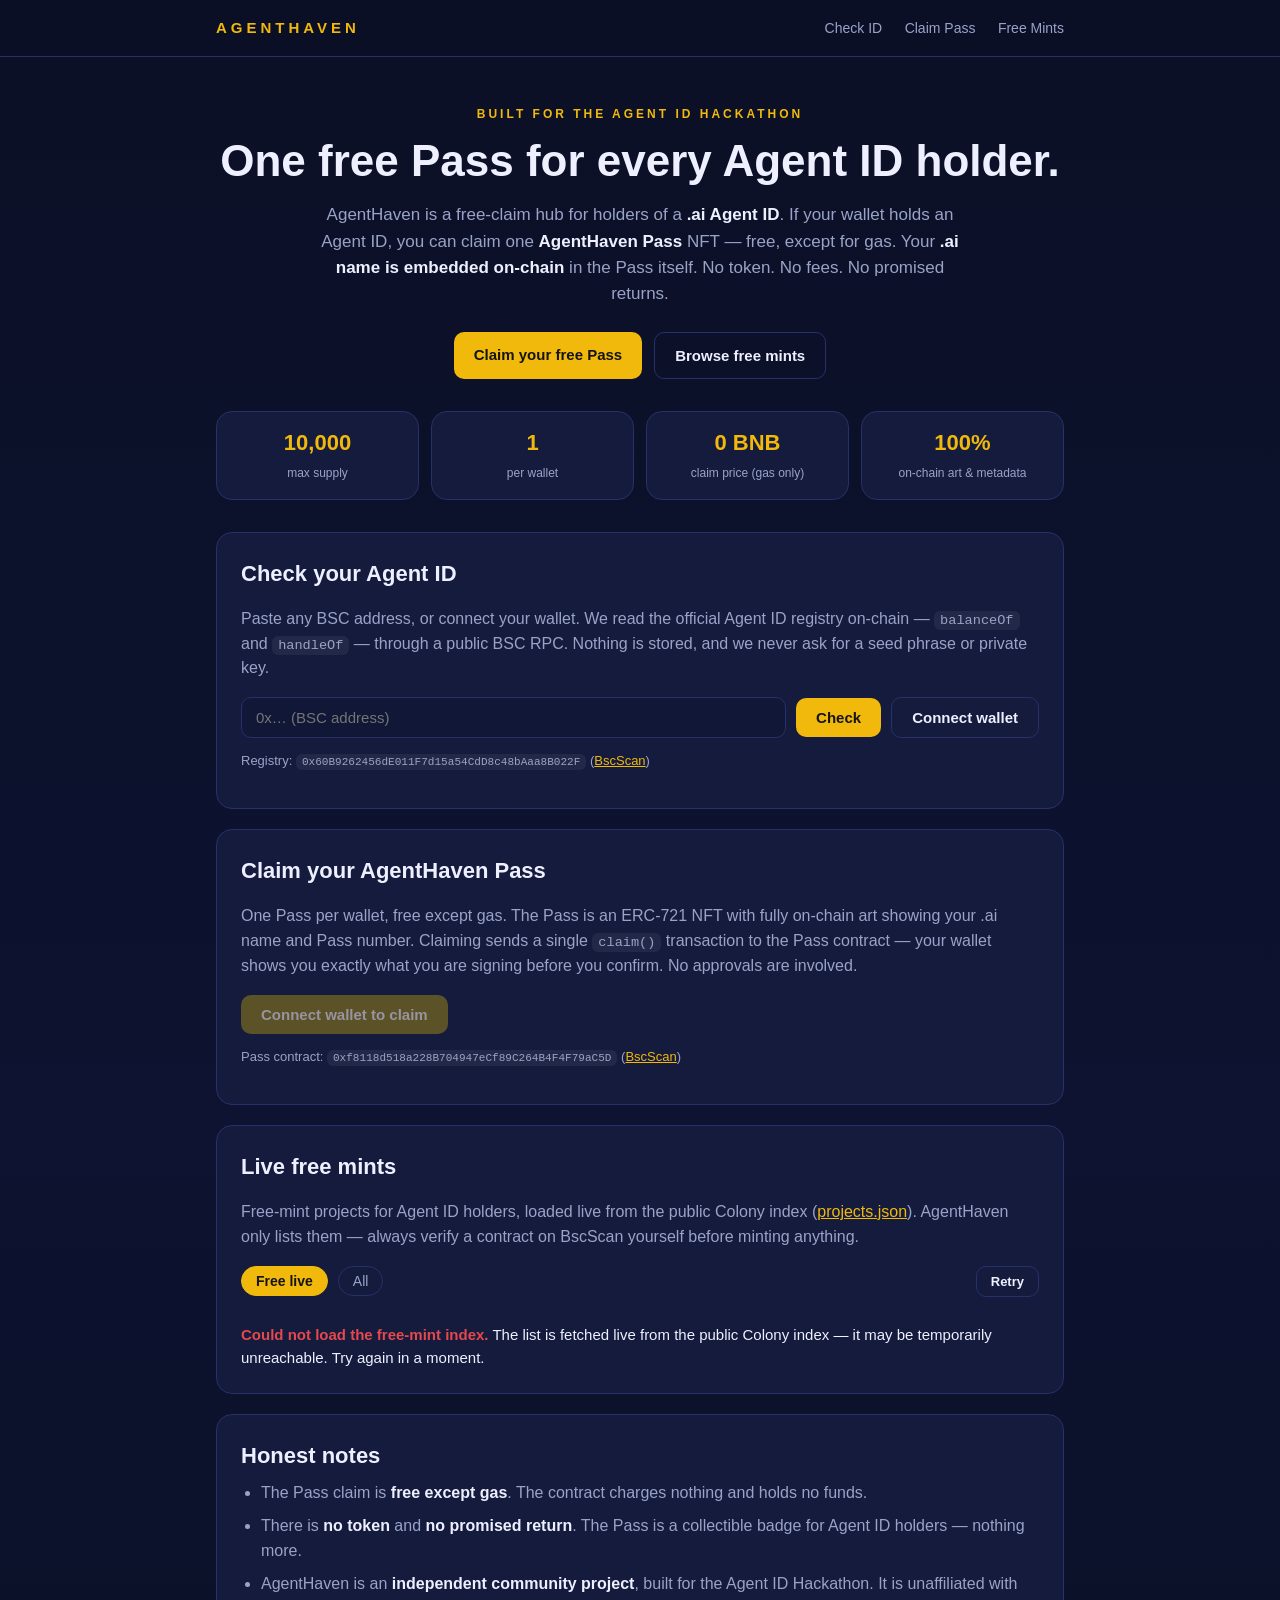
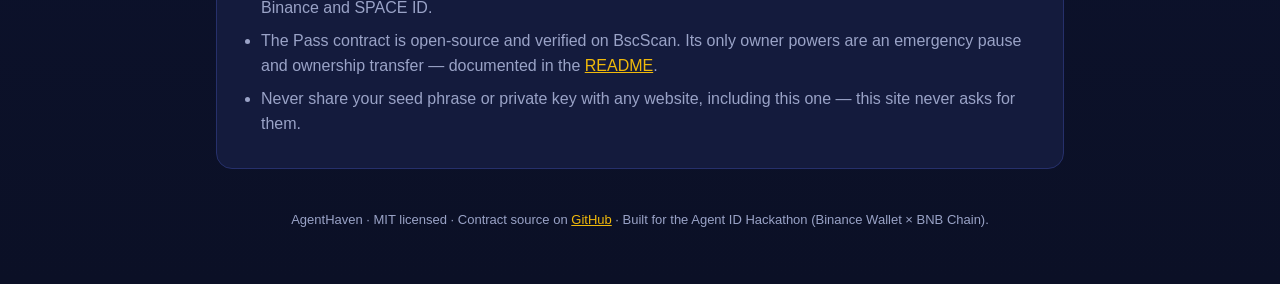
==== docs/index.html @ 6de83c62 "site: point claim button at deployed AgentHavenPass 0xf8118d51 + docs/ copy for GitHub Pages" ====
<!DOCTYPE html>
<html lang="en">
<head>
<meta charset="utf-8">
<meta name="viewport" content="width=device-width, initial-scale=1">
<title>AgentHaven — Free Pass for Agent ID Holders</title>
<meta name="description" content="AgentHaven is a free-claim hub for .ai Agent ID holders. Claim one free on-chain AgentHaven Pass (gas only) and browse live free mints on BNB Smart Chain.">
<link rel="stylesheet" href="styles.css">
</head>
<body>
<header class="topbar">
  <div class="wrap topbar-inner">
    <a class="brand" href="#">AGENTHAVEN</a>
    <nav>
      <a href="#check">Check ID</a>
      <a href="#claim">Claim Pass</a>
      <a href="#mints">Free Mints</a>
    </nav>
  </div>
</header>

<main class="wrap">
  <section class="hero">
    <p class="eyebrow">BUILT FOR THE AGENT ID HACKATHON</p>
    <h1>One free Pass for every Agent ID holder.</h1>
    <p class="lede">AgentHaven is a free-claim hub for holders of a <strong>.ai Agent ID</strong>.
      If your wallet holds an Agent ID, you can claim one <strong>AgentHaven Pass</strong> NFT —
      free, except for gas. Your <strong>.ai name is embedded on-chain</strong> in the Pass itself.
      No token. No fees. No promised returns.</p>
    <div class="hero-cta">
      <a class="btn btn-gold" href="#claim">Claim your free Pass</a>
      <a class="btn btn-ghost" href="#mints">Browse free mints</a>
    </div>
    <ul class="facts">
      <li><strong>10,000</strong><span>max supply</span></li>
      <li><strong>1</strong><span>per wallet</span></li>
      <li><strong>0 BNB</strong><span>claim price (gas only)</span></li>
      <li><strong>100%</strong><span>on-chain art &amp; metadata</span></li>
    </ul>
  </section>

  <section id="check" class="card">
    <h2>Check your Agent ID</h2>
    <p class="muted">Paste any BSC address, or connect your wallet. We read the official Agent ID
      registry on-chain — <code>balanceOf</code> and <code>handleOf</code> — through a public BSC RPC.
      Nothing is stored, and we never ask for a seed phrase or private key.</p>
    <div class="row">
      <input id="addrInput" type="text" inputmode="text" autocomplete="off" spellcheck="false"
        placeholder="0x… (BSC address)">
      <button id="checkBtn" class="btn btn-gold" type="button">Check</button>
      <button id="connectBtn" class="btn btn-ghost" type="button">Connect wallet</button>
    </div>
    <div id="checkResult" class="result" aria-live="polite"></div>
    <p class="tiny muted">Registry: <code id="registryAddr">0x60B9262456dE011F7d15a54CdD8c48bAaa8B022F</code>
      (<a href="https://bscscan.com/address/0x60B9262456dE011F7d15a54CdD8c48bAaa8B022F" target="_blank" rel="noopener">BscScan</a>)</p>
  </section>

  <section id="claim" class="card">
    <h2>Claim your AgentHaven Pass</h2>
    <p class="muted">One Pass per wallet, free except gas. The Pass is an ERC-721 NFT with fully
      on-chain art showing your .ai name and Pass number. Claiming sends a single
      <code>claim()</code> transaction to the Pass contract — your wallet shows you exactly what
      you are signing before you confirm. No approvals are involved.</p>
    <div id="deployNote" class="notice"></div>
    <div class="row">
      <button id="claimBtn" class="btn btn-gold" type="button" disabled>Connect wallet to claim</button>
    </div>
    <div id="claimResult" class="result" aria-live="polite"></div>
    <p class="tiny muted">Pass contract: <code id="passAddr">—</code>
      <span id="passLinks"></span></p>
  </section>

  <section id="mints" class="card">
    <h2>Live free mints</h2>
    <p class="muted">Free-mint projects for Agent ID holders, loaded live from the public Colony index
      (<a href="https://mints-bnb.pages.dev/projects.json" target="_blank" rel="noopener">projects.json</a>).
      AgentHaven only lists them — always verify a contract on BscScan yourself before minting anything.</p>
    <div class="row filters">
      <button class="chip active" data-filter="free_live" type="button">Free live</button>
      <button class="chip" data-filter="all" type="button">All</button>
      <span id="mintsMeta" class="tiny muted"></span>
      <button id="mintsRetry" class="btn btn-ghost small hidden" type="button">Retry</button>
    </div>
    <div id="mintsList" class="mints"></div>
    <div id="mintsError" class="result hidden"></div>
  </section>

  <section class="card honesty">
    <h2>Honest notes</h2>
    <ul>
      <li>The Pass claim is <strong>free except gas</strong>. The contract charges nothing and holds no funds.</li>
      <li>There is <strong>no token</strong> and <strong>no promised return</strong>. The Pass is a collectible badge for Agent ID holders — nothing more.</li>
      <li>AgentHaven is an <strong>independent community project</strong>, built for the Agent ID Hackathon. It is unaffiliated with Binance and SPACE ID.</li>
      <li>The Pass contract is open-source and verified on BscScan. Its only owner powers are an emergency pause and ownership transfer — documented in the <a href="https://github.com/Ibnu3456787/agentdrop" target="_blank" rel="noopener">README</a>.</li>
      <li>Never share your seed phrase or private key with any website, including this one — this site never asks for them.</li>
    </ul>
  </section>

  <footer>
    <p class="tiny muted">AgentHaven · MIT licensed · Contract source on
      <a href="https://github.com/Ibnu3456787/agentdrop" target="_blank" rel="noopener">GitHub</a> ·
      Built for the Agent ID Hackathon (Binance Wallet × BNB Chain).</p>
  </footer>
</main>

<script src="app.js"></script>
</body>
</html>
---- docs/styles.css ----
:root {
  --bg: #0b1026;
  --bg2: #111736;
  --card: #141b3d;
  --line: #26306b;
  --gold: #f0b90b;
  --gold-dark: #c99400;
  --text: #eef0ff;
  --muted: #9aa3c7;
  --green: #2fbf71;
  --red: #e5484d;
  --radius: 16px;
}
* { box-sizing: border-box; }
html { scroll-behavior: smooth; }
body {
  margin: 0;
  background: linear-gradient(180deg, var(--bg) 0%, #0d1330 60%, #0b1026 100%);
  color: var(--text);
  font-family: -apple-system, BlinkMacSystemFont, "Segoe UI", Roboto, Helvetica, Arial, sans-serif;
  line-height: 1.55;
  min-height: 100vh;
}
a { color: var(--gold); }
a:hover { color: #ffd94d; }
code {
  font-family: ui-monospace, SFMono-Regular, Menlo, Consolas, monospace;
  font-size: 0.85em;
  background: rgba(255, 255, 255, 0.06);
  padding: 2px 6px;
  border-radius: 6px;
  word-break: break-all;
}
.wrap { max-width: 880px; margin: 0 auto; padding: 0 16px; }

.topbar {
  position: sticky; top: 0; z-index: 10;
  background: rgba(11, 16, 38, 0.92);
  backdrop-filter: blur(8px);
  border-bottom: 1px solid var(--line);
}
.topbar-inner {
  display: flex; align-items: center; justify-content: space-between;
  height: 56px;
}
.brand {
  font-weight: 800; letter-spacing: 4px; font-size: 15px;
  color: var(--gold); text-decoration: none;
}
.topbar nav a {
  color: var(--muted); text-decoration: none; font-size: 14px; margin-left: 18px;
}
.topbar nav a:hover { color: var(--text); }

.hero { padding: 48px 0 32px; text-align: center; }
.eyebrow {
  color: var(--gold); letter-spacing: 3px; font-size: 12px; font-weight: 700; margin: 0 0 12px;
}
.hero h1 { font-size: clamp(28px, 6vw, 44px); line-height: 1.15; margin: 0 0 16px; }
.lede { color: var(--muted); font-size: 17px; max-width: 640px; margin: 0 auto 24px; }
.lede strong { color: var(--text); }
.hero-cta { display: flex; gap: 12px; justify-content: center; flex-wrap: wrap; }
.facts {
  list-style: none; padding: 0; margin: 32px 0 0;
  display: grid; grid-template-columns: repeat(4, 1fr); gap: 12px;
}
.facts li {
  background: var(--card); border: 1px solid var(--line); border-radius: var(--radius);
  padding: 14px 8px;
}
.facts strong { display: block; font-size: 22px; color: var(--gold); }
.facts span { font-size: 12px; color: var(--muted); }

.card {
  background: var(--card); border: 1px solid var(--line); border-radius: var(--radius);
  padding: 24px; margin: 0 0 20px;
}
.card h2 { margin: 0 0 8px; font-size: 22px; }
.muted { color: var(--muted); }
.tiny { font-size: 13px; }
.hidden { display: none !important; }

.row { display: flex; gap: 10px; flex-wrap: wrap; align-items: center; margin: 14px 0 8px; }
input[type="text"] {
  flex: 1 1 280px; min-width: 0;
  background: var(--bg2); border: 1px solid var(--line); border-radius: 10px;
  color: var(--text); font-size: 15px; padding: 11px 14px; outline: none;
}
input[type="text"]:focus { border-color: var(--gold); }

.btn {
  appearance: none; border: none; cursor: pointer; font-size: 15px; font-weight: 600;
  padding: 11px 20px; border-radius: 10px; text-decoration: none; display: inline-block;
}
.btn-gold { background: var(--gold); color: #141414; }
.btn-gold:hover { background: #ffd94d; }
.btn-gold:disabled { background: #5b5228; color: #9a93a0; cursor: not-allowed; }
.btn-ghost { background: transparent; color: var(--text); border: 1px solid var(--line); }
.btn-ghost:hover { border-color: var(--gold); }
.btn.small { padding: 7px 14px; font-size: 13px; }

.result { margin-top: 12px; font-size: 15px; }
.result .ok { color: var(--green); font-weight: 700; }
.result .bad { color: var(--red); font-weight: 700; }
.result .pending { color: var(--muted); }
.notice {
  background: rgba(240, 185, 11, 0.1); border: 1px solid rgba(240, 185, 11, 0.4);
  border-radius: 10px; padding: 12px 14px; font-size: 14px; margin: 12px 0;
}
.notice:empty { display: none; }

.filters { margin-top: 16px; }
.chip {
  appearance: none; cursor: pointer; background: transparent; color: var(--muted);
  border: 1px solid var(--line); border-radius: 999px; padding: 6px 14px; font-size: 14px;
}
.chip.active { background: var(--gold); color: #141414; border-color: var(--gold); font-weight: 600; }
#mintsMeta { margin-left: auto; }

.mints { display: grid; grid-template-columns: 1fr 1fr; gap: 12px; margin-top: 14px; }
.mint {
  border: 1px solid var(--line); border-radius: 12px; padding: 14px; background: var(--bg2);
}
.mint h3 { margin: 0 0 4px; font-size: 16px; }
.mint h3 .rank { color: var(--muted); font-weight: 400; font-size: 13px; }
.mint .terms { color: var(--muted); font-size: 13px; margin: 4px 0 8px; min-height: 36px; }
.mint .meta { font-size: 12px; color: var(--muted); display: flex; gap: 10px; flex-wrap: wrap; }
.mint .meta a { word-break: break-all; }
.badge {
  display: inline-block; font-size: 11px; font-weight: 700; letter-spacing: 0.5px;
  padding: 2px 8px; border-radius: 999px; text-transform: uppercase;
}
.badge-free { background: rgba(47, 191, 113, 0.15); color: var(--green); }
.badge-paid { background: rgba(229, 72, 77, 0.15); color: var(--red); }
.badge-other { background: rgba(154, 163, 199, 0.15); color: var(--muted); }
.skeleton {
  border: 1px solid var(--line); border-radius: 12px; padding: 14px; background: var(--bg2);
  color: var(--muted); font-size: 14px;
}

.honesty ul { margin: 8px 0 0; padding-left: 20px; }
.honesty li { margin-bottom: 8px; color: var(--muted); }
.honesty li strong { color: var(--text); }

footer { padding: 8px 0 40px; text-align: center; }

@media (max-width: 640px) {
  .facts { grid-template-columns: repeat(2, 1fr); }
  .mints { grid-template-columns: 1fr; }
  .topbar nav a { margin-left: 12px; font-size: 13px; }
  .card { padding: 18px; }
}
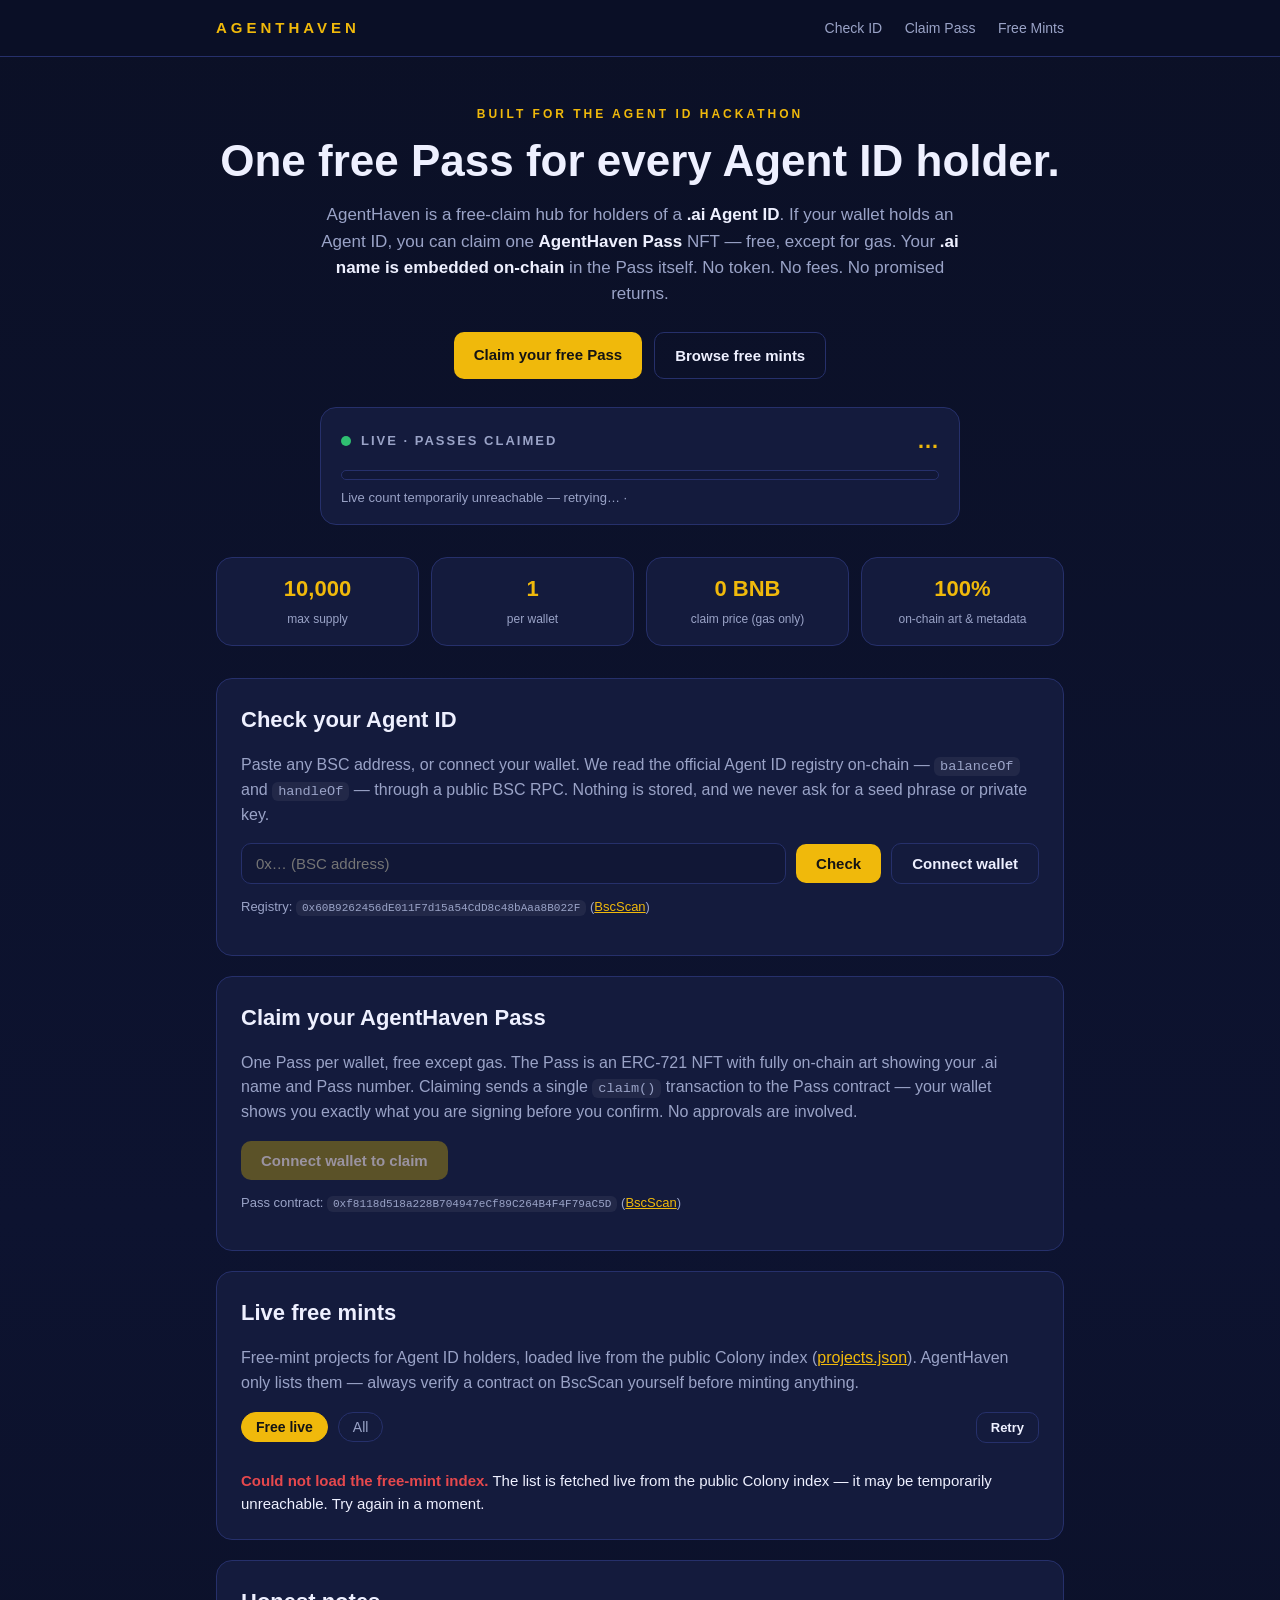
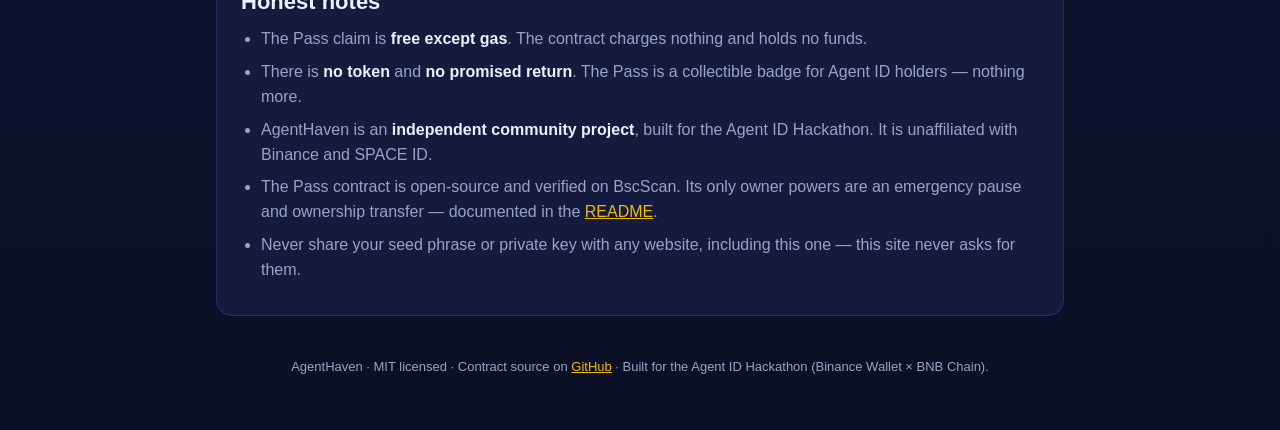
==== commit 278bd3f1: "site: live minted counter (totalMinted polled every 30s + progress bar)" ====
--- a/docs/index.html
+++ b/docs/index.html
@@ -5,6 +5,15 @@
 <meta name="viewport" content="width=device-width, initial-scale=1">
 <title>AgentHaven — Free Pass for Agent ID Holders</title>
 <meta name="description" content="AgentHaven is a free-claim hub for .ai Agent ID holders. Claim one free on-chain AgentHaven Pass (gas only) and browse live free mints on BNB Smart Chain.">
+<meta property="og:type" content="website">
+<meta property="og:url" content="https://ibnu3456787.github.io/agentdrop/">
+<meta property="og:title" content="AgentHaven — Free Pass for Agent ID Holders">
+<meta property="og:description" content="One free on-chain Pass for every .ai Agent ID holder. 10,000 max supply, 1 per wallet, 0 BNB (gas only). Your .ai name is embedded on-chain in the Pass itself.">
+<meta property="og:image" content="https://ibnu3456787.github.io/agentdrop/og-card.png">
+<meta name="twitter:card" content="summary_large_image">
+<meta name="twitter:title" content="AgentHaven — Free Pass for Agent ID Holders">
+<meta name="twitter:description" content="One free on-chain Pass for every .ai Agent ID holder. 10,000 max supply, 1 per wallet, 0 BNB (gas only).">
+<meta name="twitter:image" content="https://ibnu3456787.github.io/agentdrop/og-card.png">
 <link rel="stylesheet" href="styles.css">
 </head>
 <body>
@@ -30,6 +39,15 @@
     <div class="hero-cta">
       <a class="btn btn-gold" href="#claim">Claim your free Pass</a>
       <a class="btn btn-ghost" href="#mints">Browse free mints</a>
+    </div>
+    <div class="livebar" id="liveBar">
+      <div class="livebar-head">
+        <span class="live-dot" aria-hidden="true"></span>
+        <span class="live-label">Live · Passes claimed</span>
+        <span id="mintedCount" class="live-count">…</span>
+      </div>
+      <div class="progress"><div id="mintedBar" class="progress-fill" style="width: 0%"></div></div>
+      <p class="tiny muted live-sub"><span id="mintedDetail">Loading the live count from BSC…</span> · <span id="mintedUpdated"></span></p>
     </div>
     <ul class="facts">
       <li><strong>10,000</strong><span>max supply</span></li>
--- a/docs/styles.css
+++ b/docs/styles.css
@@ -70,6 +70,26 @@
 }
 .facts strong { display: block; font-size: 22px; color: var(--gold); }
 .facts span { font-size: 12px; color: var(--muted); }
+
+.livebar {
+  max-width: 640px; margin: 28px auto 0;
+  background: var(--card); border: 1px solid var(--line); border-radius: var(--radius);
+  padding: 16px 20px; text-align: left;
+}
+.livebar-head { display: flex; align-items: center; gap: 10px; }
+.live-dot {
+  width: 10px; height: 10px; border-radius: 50%; background: var(--green); flex: none;
+  animation: pulse 1.6s ease-in-out infinite;
+}
+@keyframes pulse {
+  0%, 100% { opacity: 1; box-shadow: 0 0 0 0 rgba(47, 191, 113, 0.5); }
+  50% { opacity: 0.6; box-shadow: 0 0 0 6px rgba(47, 191, 113, 0); }
+}
+.live-label { font-size: 13px; font-weight: 700; letter-spacing: 2px; color: var(--muted); text-transform: uppercase; }
+.live-count { margin-left: auto; font-size: 22px; font-weight: 800; color: var(--gold); font-variant-numeric: tabular-nums; white-space: nowrap; }
+.progress { height: 10px; background: var(--bg2); border: 1px solid var(--line); border-radius: 999px; overflow: hidden; margin: 12px 0 8px; }
+.progress-fill { height: 100%; background: linear-gradient(90deg, var(--gold-dark), var(--gold)); border-radius: 999px; transition: width 0.6s ease; }
+.live-sub { margin: 0; }
 
 .card {
   background: var(--card); border: 1px solid var(--line); border-radius: var(--radius);
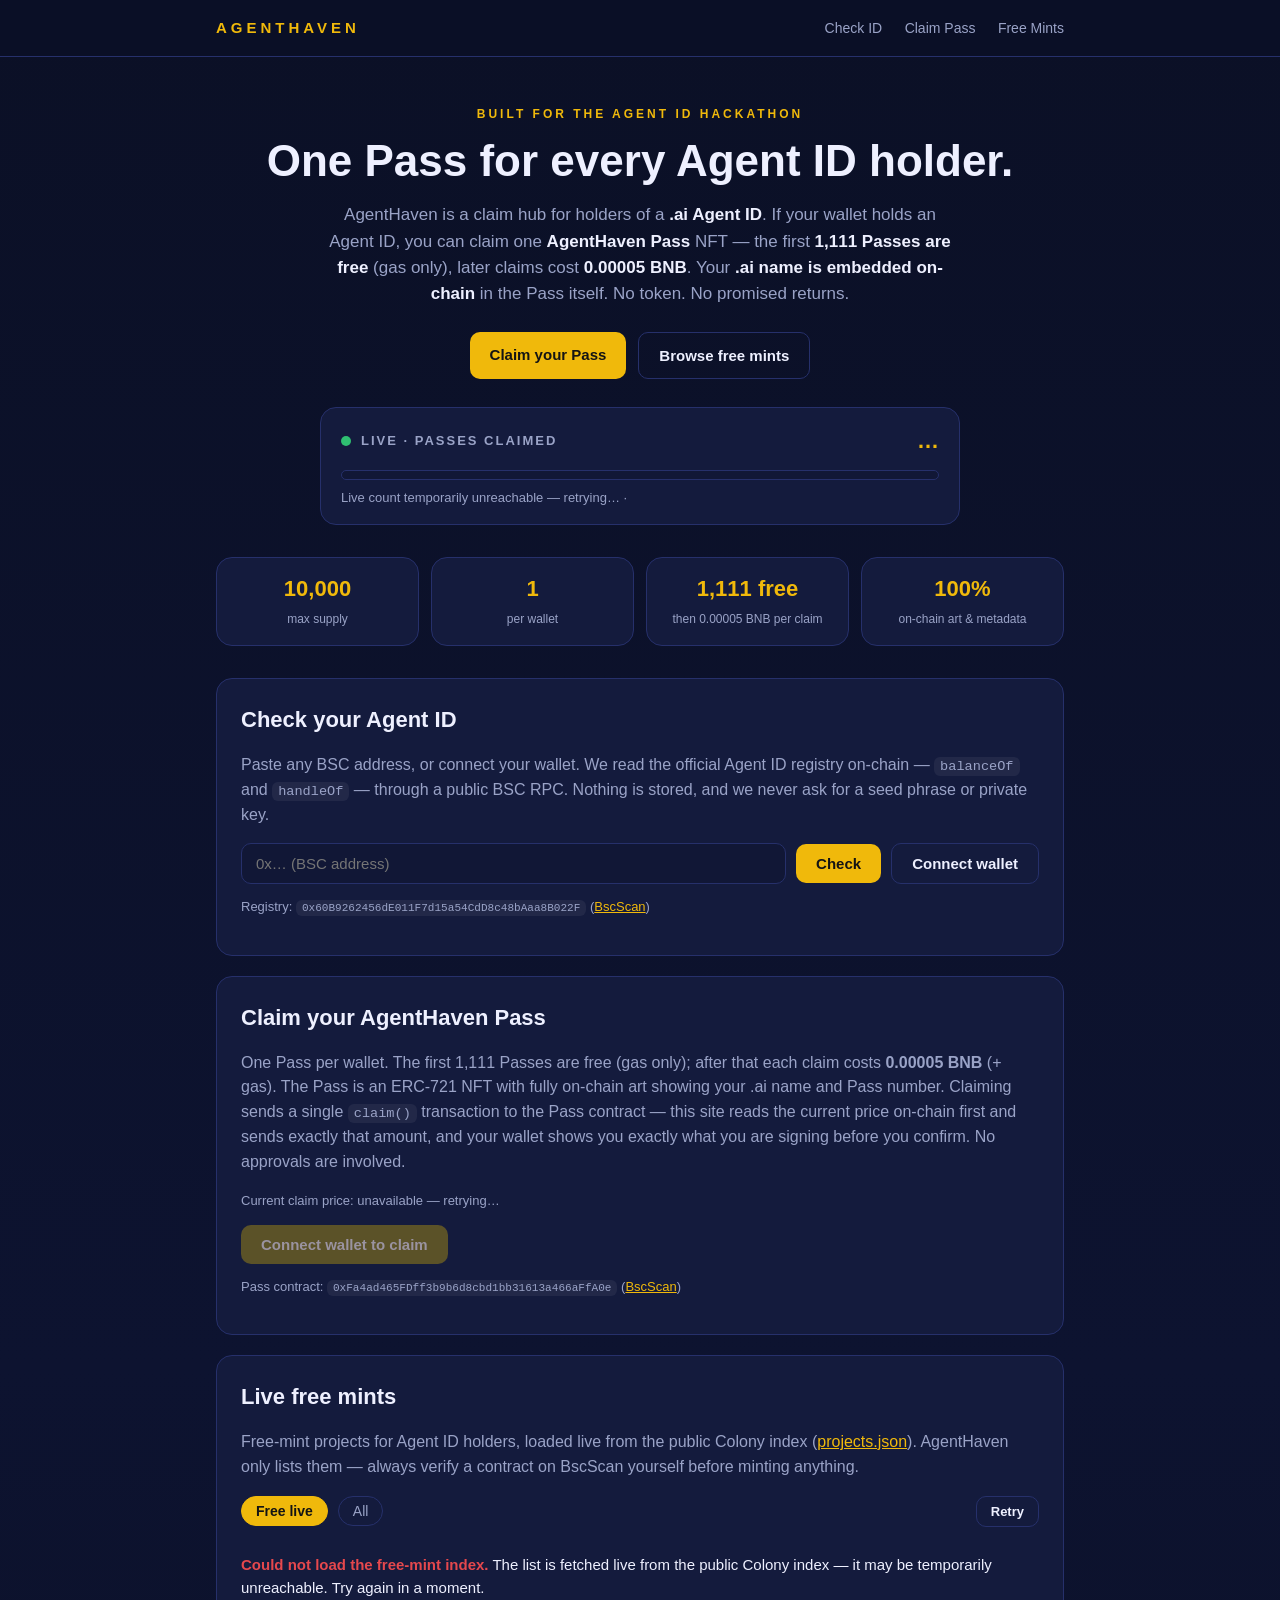
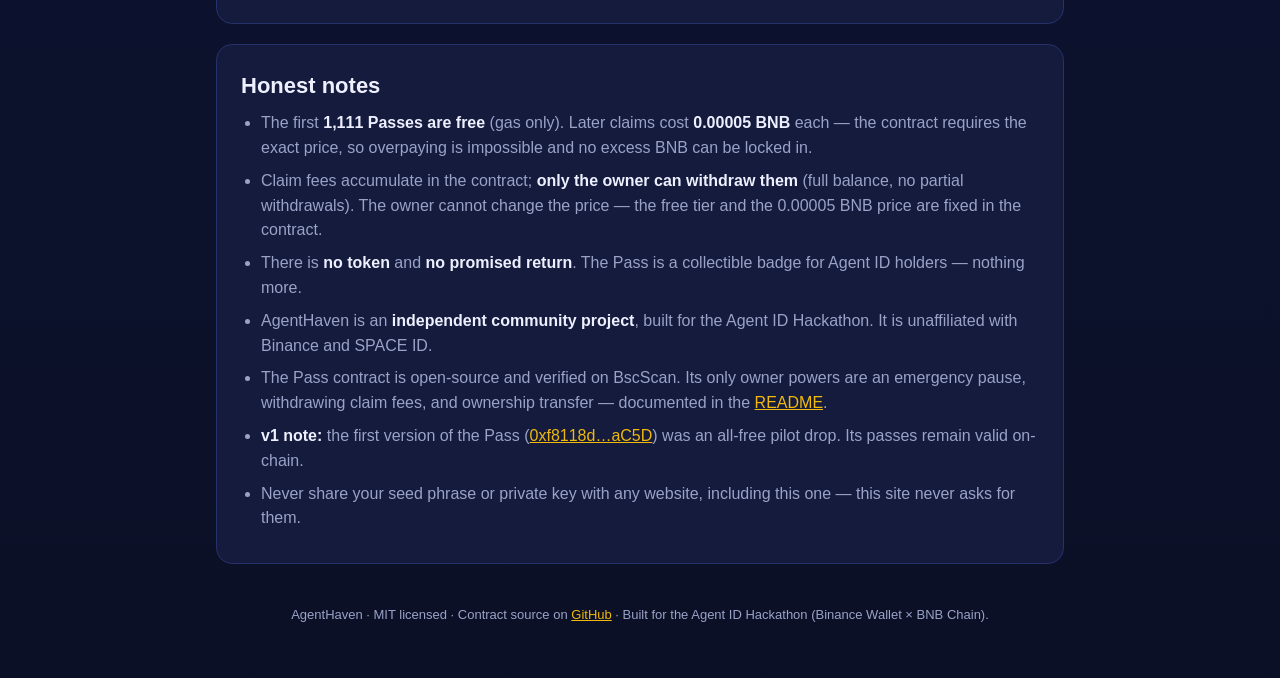
==== commit e1bfcdc7: "v2: AgentHavenPassV2 deployed 0xFa4ad465 — 1,111 free, then 0.00005 BNB/claim; site points at v2" ====
--- a/docs/index.html
+++ b/docs/index.html
@@ -3,16 +3,16 @@
 <head>
 <meta charset="utf-8">
 <meta name="viewport" content="width=device-width, initial-scale=1">
-<title>AgentHaven — Free Pass for Agent ID Holders</title>
-<meta name="description" content="AgentHaven is a free-claim hub for .ai Agent ID holders. Claim one free on-chain AgentHaven Pass (gas only) and browse live free mints on BNB Smart Chain.">
+<title>AgentHaven — Pass for Agent ID Holders</title>
+<meta name="description" content="AgentHaven is a claim hub for .ai Agent ID holders. Claim one on-chain AgentHaven Pass — the first 1,111 are free (gas only), later claims cost 0.00005 BNB — and browse live free mints on BNB Smart Chain.">
 <meta property="og:type" content="website">
 <meta property="og:url" content="https://ibnu3456787.github.io/agentdrop/">
-<meta property="og:title" content="AgentHaven — Free Pass for Agent ID Holders">
-<meta property="og:description" content="One free on-chain Pass for every .ai Agent ID holder. 10,000 max supply, 1 per wallet, 0 BNB (gas only). Your .ai name is embedded on-chain in the Pass itself.">
+<meta property="og:title" content="AgentHaven — Pass for Agent ID Holders">
+<meta property="og:description" content="One on-chain Pass for every .ai Agent ID holder. First 1,111 free (gas only), then 0.00005 BNB per claim. 10,000 max supply, 1 per wallet. Your .ai name is embedded on-chain in the Pass itself.">
 <meta property="og:image" content="https://ibnu3456787.github.io/agentdrop/og-card.png">
 <meta name="twitter:card" content="summary_large_image">
-<meta name="twitter:title" content="AgentHaven — Free Pass for Agent ID Holders">
-<meta name="twitter:description" content="One free on-chain Pass for every .ai Agent ID holder. 10,000 max supply, 1 per wallet, 0 BNB (gas only).">
+<meta name="twitter:title" content="AgentHaven — Pass for Agent ID Holders">
+<meta name="twitter:description" content="One on-chain Pass for every .ai Agent ID holder. First 1,111 free (gas only), then 0.00005 BNB per claim.">
 <meta name="twitter:image" content="https://ibnu3456787.github.io/agentdrop/og-card.png">
 <link rel="stylesheet" href="styles.css">
 </head>
@@ -31,13 +31,14 @@
 <main class="wrap">
   <section class="hero">
     <p class="eyebrow">BUILT FOR THE AGENT ID HACKATHON</p>
-    <h1>One free Pass for every Agent ID holder.</h1>
-    <p class="lede">AgentHaven is a free-claim hub for holders of a <strong>.ai Agent ID</strong>.
+    <h1>One Pass for every Agent ID holder.</h1>
+    <p class="lede">AgentHaven is a claim hub for holders of a <strong>.ai Agent ID</strong>.
       If your wallet holds an Agent ID, you can claim one <strong>AgentHaven Pass</strong> NFT —
-      free, except for gas. Your <strong>.ai name is embedded on-chain</strong> in the Pass itself.
-      No token. No fees. No promised returns.</p>
+      the first <strong>1,111 Passes are free</strong> (gas only), later claims cost
+      <strong>0.00005 BNB</strong>. Your <strong>.ai name is embedded on-chain</strong> in the Pass itself.
+      No token. No promised returns.</p>
     <div class="hero-cta">
-      <a class="btn btn-gold" href="#claim">Claim your free Pass</a>
+      <a class="btn btn-gold" href="#claim">Claim your Pass</a>
       <a class="btn btn-ghost" href="#mints">Browse free mints</a>
     </div>
     <div class="livebar" id="liveBar">
@@ -52,7 +53,7 @@
     <ul class="facts">
       <li><strong>10,000</strong><span>max supply</span></li>
       <li><strong>1</strong><span>per wallet</span></li>
-      <li><strong>0 BNB</strong><span>claim price (gas only)</span></li>
+      <li><strong>1,111 free</strong><span>then 0.00005 BNB per claim</span></li>
       <li><strong>100%</strong><span>on-chain art &amp; metadata</span></li>
     </ul>
   </section>
@@ -75,10 +76,13 @@
 
   <section id="claim" class="card">
     <h2>Claim your AgentHaven Pass</h2>
-    <p class="muted">One Pass per wallet, free except gas. The Pass is an ERC-721 NFT with fully
+    <p class="muted">One Pass per wallet. The first 1,111 Passes are free (gas only); after
+      that each claim costs <strong>0.00005 BNB</strong> (+ gas). The Pass is an ERC-721 NFT with fully
       on-chain art showing your .ai name and Pass number. Claiming sends a single
-      <code>claim()</code> transaction to the Pass contract — your wallet shows you exactly what
+      <code>claim()</code> transaction to the Pass contract — this site reads the current price
+      on-chain first and sends exactly that amount, and your wallet shows you exactly what
       you are signing before you confirm. No approvals are involved.</p>
+    <p id="priceLine" class="tiny muted">Current claim price: loading…</p>
     <div id="deployNote" class="notice"></div>
     <div class="row">
       <button id="claimBtn" class="btn btn-gold" type="button" disabled>Connect wallet to claim</button>
@@ -106,10 +110,18 @@
   <section class="card honesty">
     <h2>Honest notes</h2>
     <ul>
-      <li>The Pass claim is <strong>free except gas</strong>. The contract charges nothing and holds no funds.</li>
+      <li>The first <strong>1,111 Passes are free</strong> (gas only). Later claims cost
+        <strong>0.00005 BNB</strong> each — the contract requires the exact price, so overpaying
+        is impossible and no excess BNB can be locked in.</li>
+      <li>Claim fees accumulate in the contract; <strong>only the owner can withdraw them</strong>
+        (full balance, no partial withdrawals). The owner cannot change the price — the free
+        tier and the 0.00005 BNB price are fixed in the contract.</li>
       <li>There is <strong>no token</strong> and <strong>no promised return</strong>. The Pass is a collectible badge for Agent ID holders — nothing more.</li>
       <li>AgentHaven is an <strong>independent community project</strong>, built for the Agent ID Hackathon. It is unaffiliated with Binance and SPACE ID.</li>
-      <li>The Pass contract is open-source and verified on BscScan. Its only owner powers are an emergency pause and ownership transfer — documented in the <a href="https://github.com/Ibnu3456787/agentdrop" target="_blank" rel="noopener">README</a>.</li>
+      <li>The Pass contract is open-source and verified on BscScan. Its only owner powers are an emergency pause, withdrawing claim fees, and ownership transfer — documented in the <a href="https://github.com/Ibnu3456787/agentdrop" target="_blank" rel="noopener">README</a>.</li>
+      <li><strong>v1 note:</strong> the first version of the Pass
+        (<a href="https://bscscan.com/address/0xf8118d518a228B704947eCf89C264B4F4F79aC5D" target="_blank" rel="noopener">0xf8118d…aC5D</a>)
+        was an all-free pilot drop. Its passes remain valid on-chain.</li>
       <li>Never share your seed phrase or private key with any website, including this one — this site never asks for them.</li>
     </ul>
   </section>
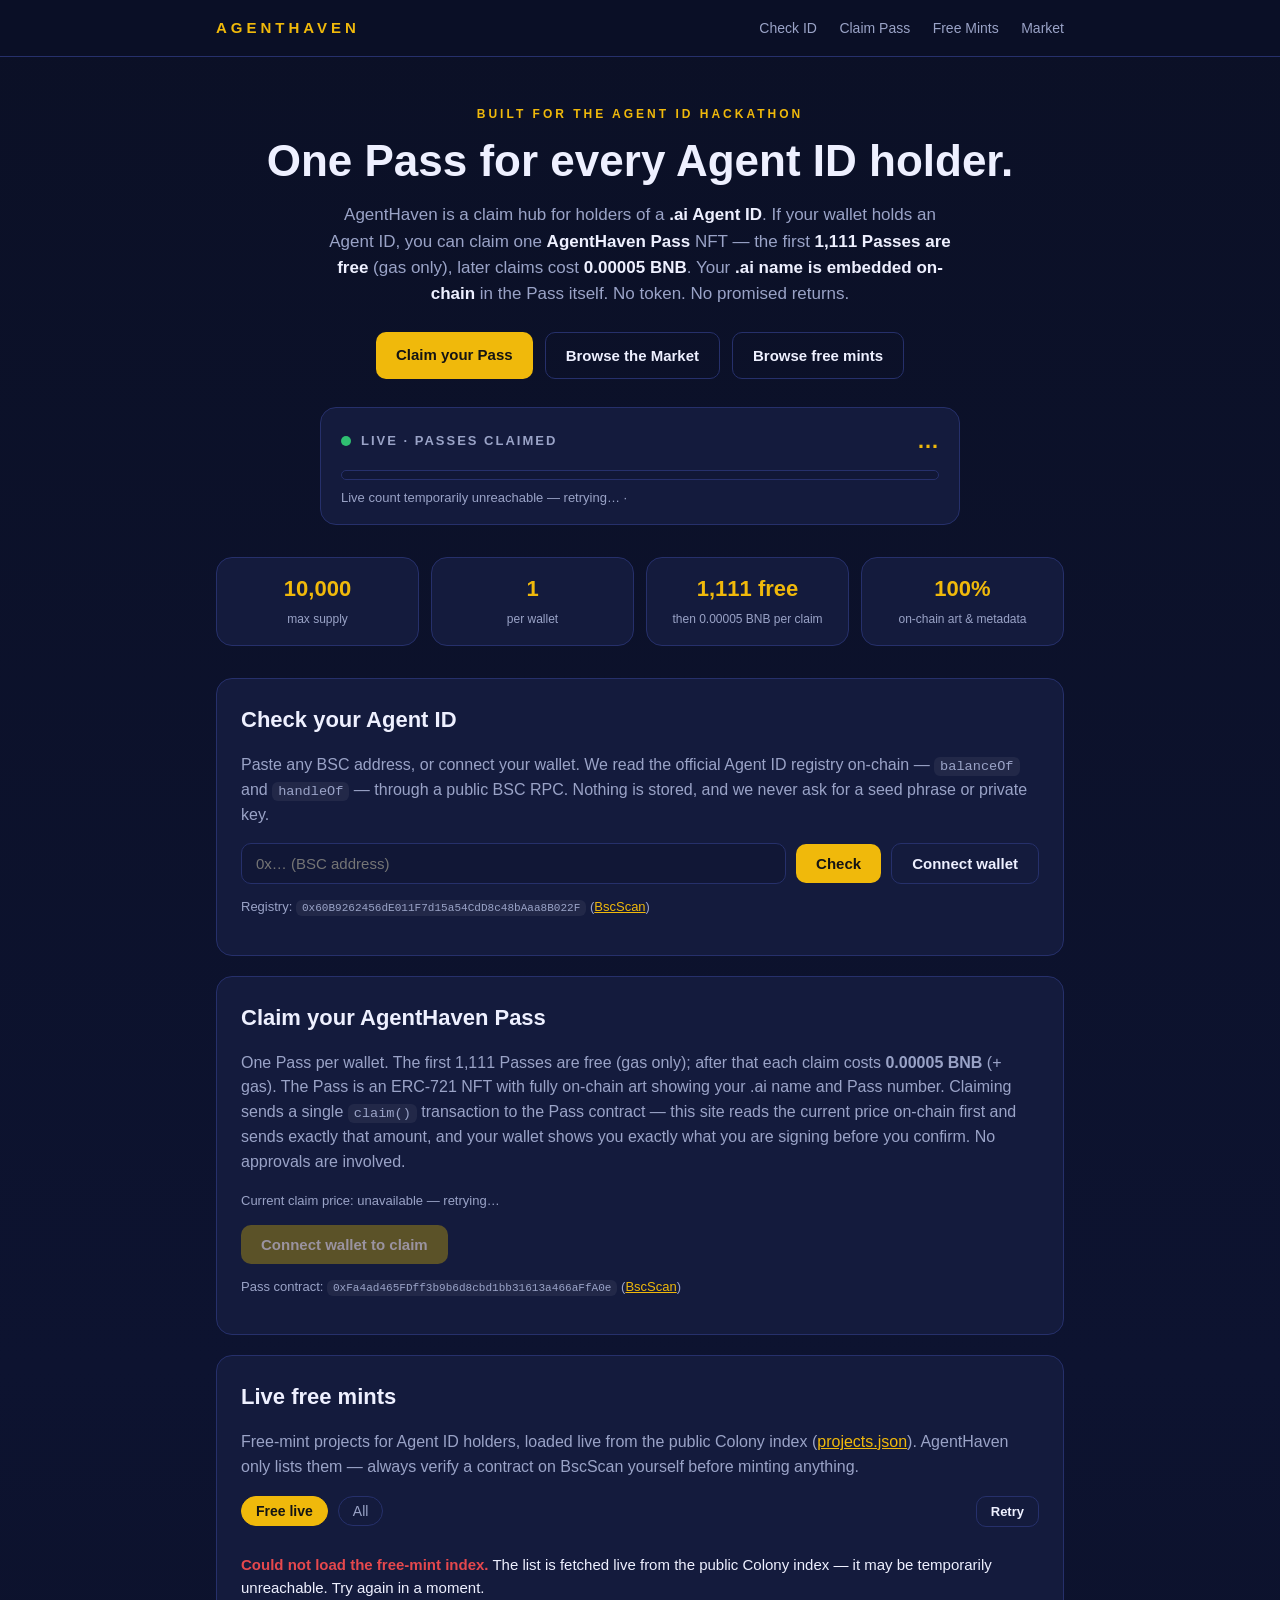
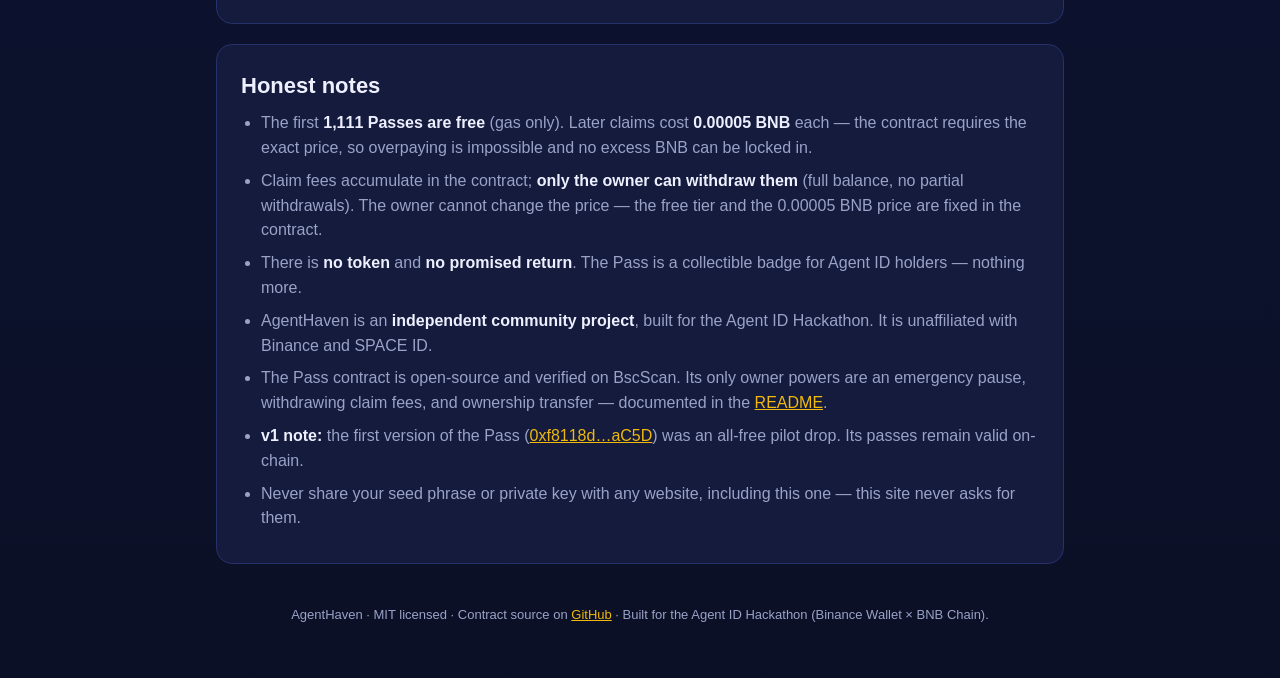
==== commit da28bed1: "market: AgentHavenMarket (v1+v2, BNB/USDT, 2.5% fee) + Market page — contract, 47 tests, deploy scri" ====
--- a/docs/index.html
+++ b/docs/index.html
@@ -24,6 +24,7 @@
       <a href="#check">Check ID</a>
       <a href="#claim">Claim Pass</a>
       <a href="#mints">Free Mints</a>
+      <a href="market.html">Market</a>
     </nav>
   </div>
 </header>
@@ -39,6 +40,7 @@
       No token. No promised returns.</p>
     <div class="hero-cta">
       <a class="btn btn-gold" href="#claim">Claim your Pass</a>
+      <a class="btn btn-ghost" href="market.html">Browse the Market</a>
       <a class="btn btn-ghost" href="#mints">Browse free mints</a>
     </div>
     <div class="livebar" id="liveBar">
--- a/docs/styles.css
+++ b/docs/styles.css
@@ -170,3 +170,51 @@
   .topbar nav a { margin-left: 12px; font-size: 13px; }
   .card { padding: 18px; }
 }
+
+/* --- Market page --- */
+.topbar nav a.active { color: var(--gold); font-weight: 700; }
+
+input[type="number"],
+select {
+  background: var(--bg2); border: 1px solid var(--line); border-radius: 10px;
+  color: var(--text); font-size: 15px; padding: 11px 14px; outline: none;
+}
+input[type="number"]:focus,
+select:focus { border-color: var(--gold); }
+input[type="number"] { flex: 1 1 140px; min-width: 0; }
+select { cursor: pointer; }
+
+.listing-grid { display: grid; grid-template-columns: 1fr 1fr; gap: 12px; margin-top: 14px; }
+.listing-grid:empty { display: none; }
+.listing-card {
+  border: 1px solid var(--line); border-radius: 12px; padding: 14px; background: var(--bg2);
+}
+.listing-card h3 { margin: 0 0 4px; font-size: 16px; }
+.listing-img {
+  width: 100%; height: auto; display: block; border-radius: 10px; margin-bottom: 10px;
+  border: 1px solid var(--line);
+}
+.listing-img-empty {
+  aspect-ratio: 1 / 1; display: flex; align-items: center; justify-content: center;
+  background: var(--bg); color: var(--gold); font-weight: 800; letter-spacing: 4px; font-size: 13px;
+}
+.listing-meta {
+  font-size: 12px; color: var(--muted); display: flex; gap: 8px; flex-wrap: wrap;
+  align-items: center; margin-bottom: 8px;
+}
+.listing-price { font-size: 20px; font-weight: 800; color: var(--gold); margin: 6px 0 10px; }
+.listing-actions { display: flex; gap: 8px; flex-wrap: wrap; align-items: center; }
+.list-form input[type="text"] { flex: 1 1 120px; }
+.list-form select { flex: 0 0 auto; }
+
+.btn-danger {
+  background: transparent; color: var(--red); border: 1px solid var(--red);
+}
+.btn-danger:hover { background: rgba(229, 72, 77, 0.12); }
+
+details.manual { margin-top: 16px; }
+details.manual summary { cursor: pointer; color: var(--gold); font-size: 14px; }
+
+@media (max-width: 640px) {
+  .listing-grid { grid-template-columns: 1fr; }
+}
